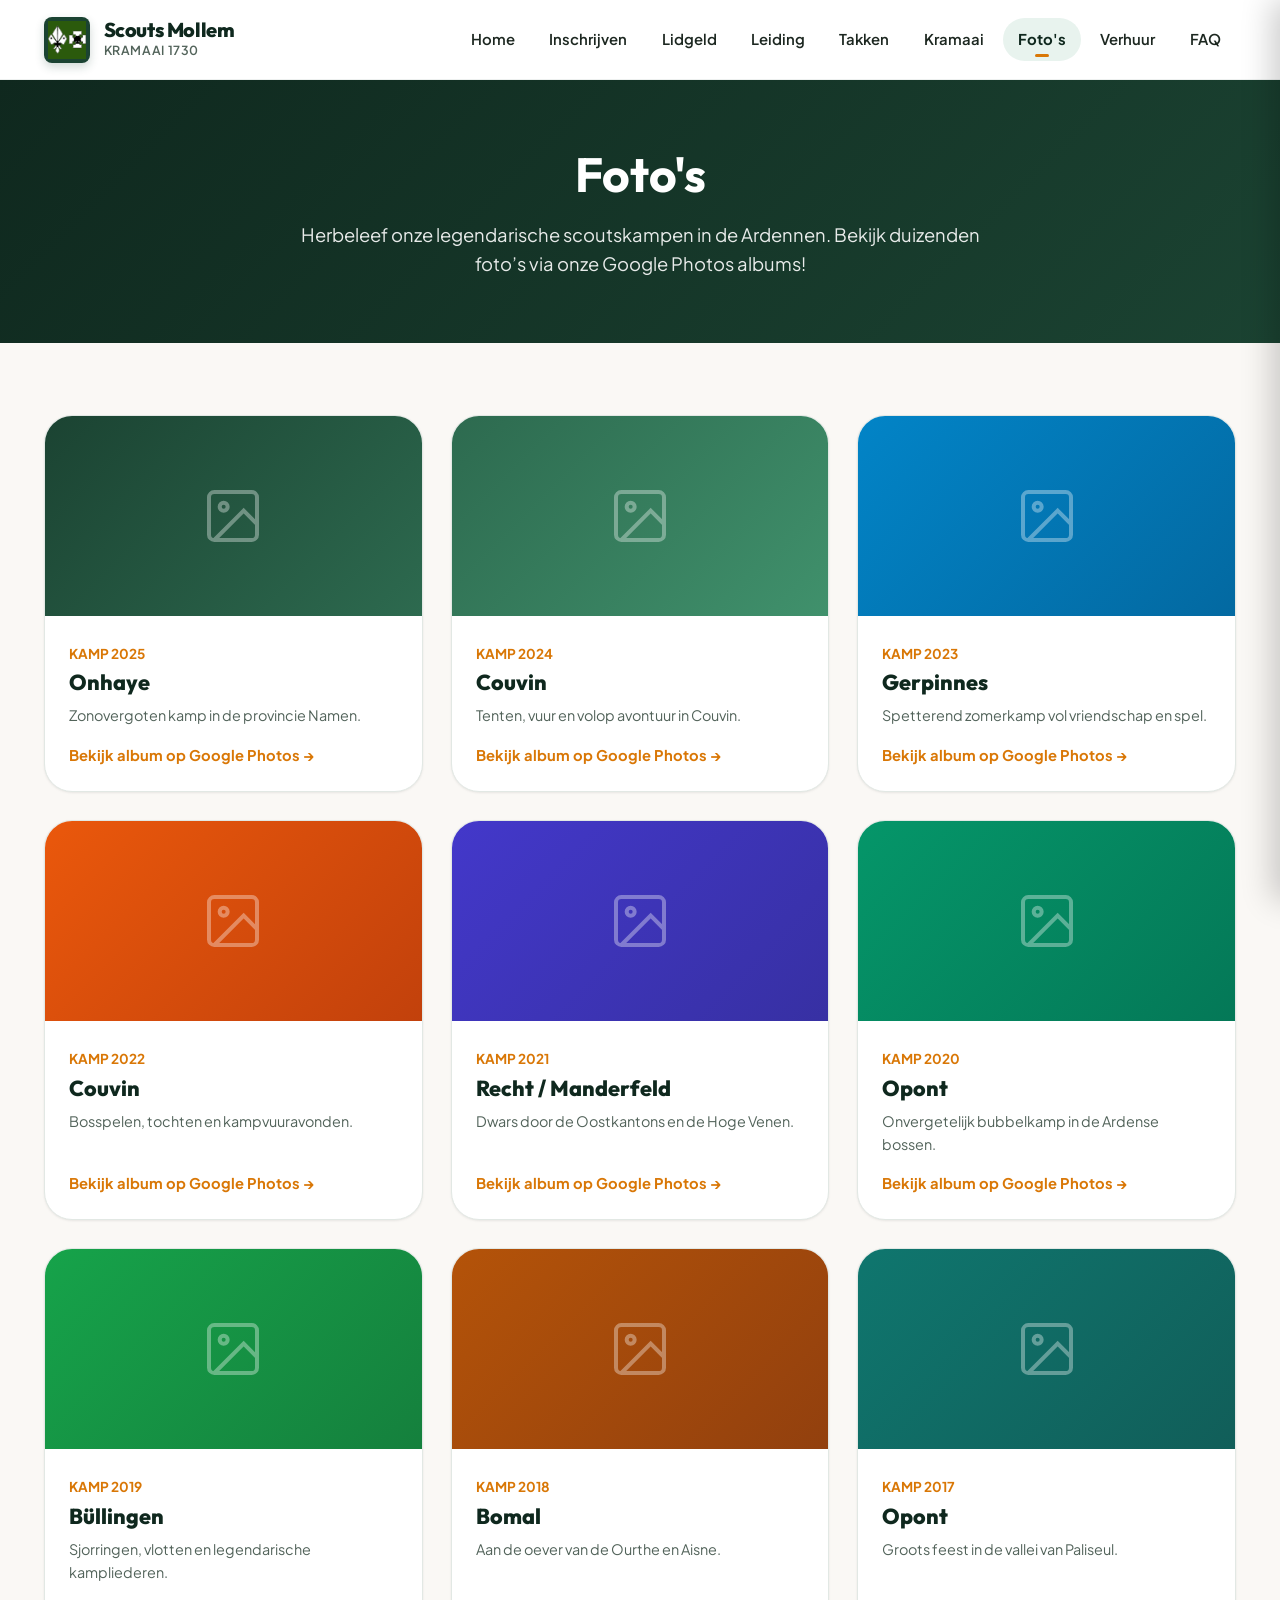
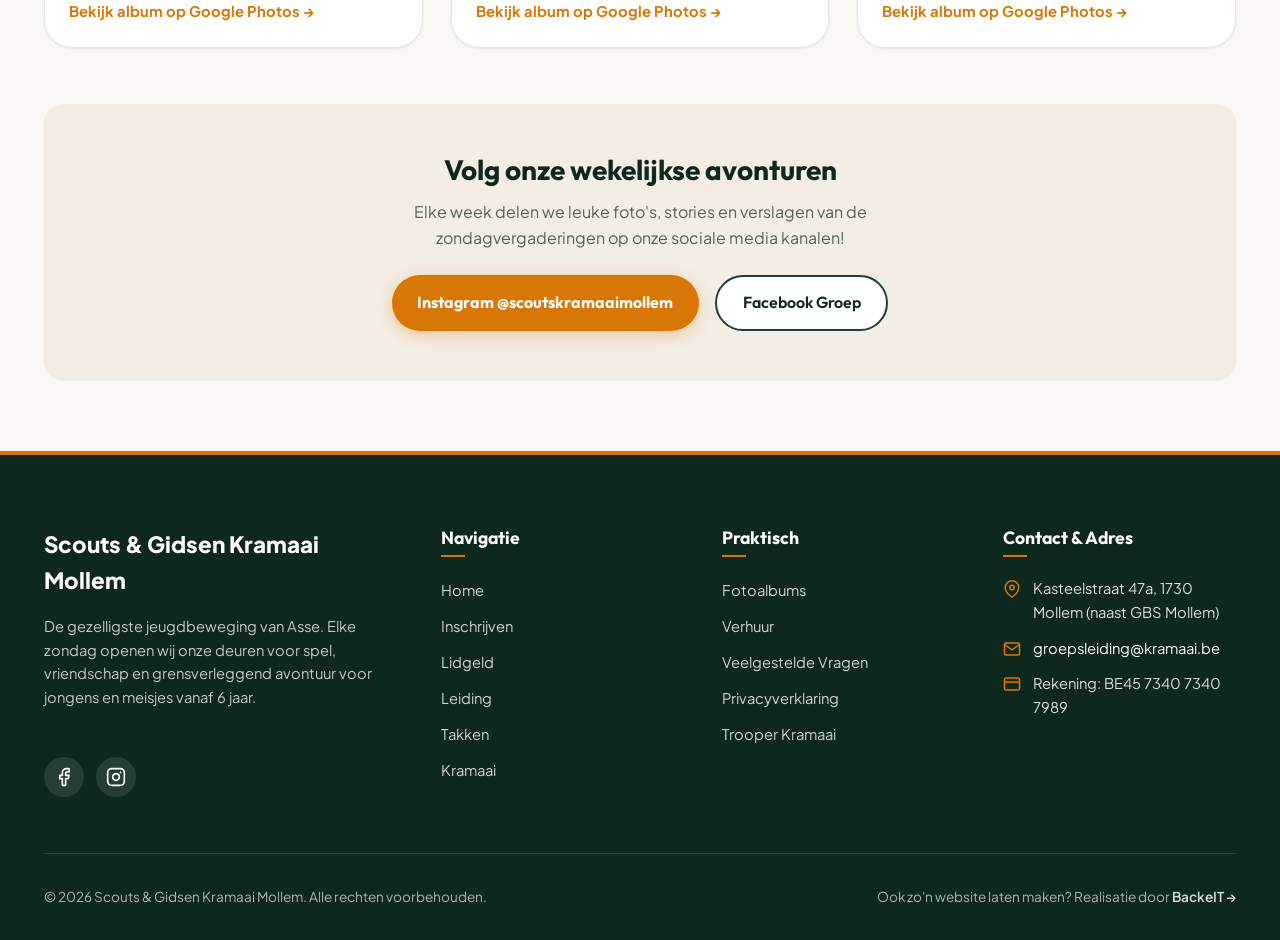
==== fotos.html @ 18ff83f7 "Initial commit" ====
<!DOCTYPE html>
<html lang="nl">

<head>
  <meta charset="UTF-8" />
  <meta name="viewport" content="width=device-width, initial-scale=1.0" />
  <title>Foto's & Kampen | Scouts & Gidsen Kramaai Mollem</title>
  <meta name="description"
    content="Bekijk de fotoalbums van Scouts Kramaai Mollem. Herbeleef de scoutskampen in Onhaye, Couvin, Gerpinnes, Büllingen en meer." />
  <link rel="icon" type="image/png" href="assets/images/brand/favicon.png" />
  <link rel="stylesheet" href="assets/css/style.css" />
  <script src="assets/js/components.js"></script>
</head>

<body>

  <!-- Navigatie Component -->
  <site-header></site-header>

  <main>
    <!-- Banner -->
    <section class="section"
      style="background: linear-gradient(135deg, var(--color-primary-dark), var(--color-primary)); color:#ffffff; padding: 4rem 0;">
      <div class="container" style="text-align:center;">
        <h1 style="font-size:3rem; color:#ffffff; margin-bottom:1rem;">Foto's</h1>
        <p style="font-size:1.15rem; color:rgba(255,255,255,0.9); max-width:700px; margin:0 auto;">
          Herbeleef onze legendarische scoutskampen in de Ardennen. Bekijk duizenden foto’s via onze
          Google Photos albums!
        </p>
      </div>
    </section>

    <!-- Foto Albums Grid -->
    <section class="section">
      <div class="container">

        <div class="photo-albums-grid">

          <!-- Kamp 2025 -->
          <a href="https://photos.app.goo.gl/tnhreeoqGiJooQqH7" target="_blank" rel="noopener noreferrer"
            class="photo-album-card">
            <div class="photo-album-cover" style="background:linear-gradient(135deg, #1b4332, #2d6a4f);">
              <svg viewBox="0 0 24 24" fill="none" stroke="currentColor" stroke-width="1.5">
                <rect x="3" y="3" width="18" height="18" rx="2" ry="2"></rect>
                <circle cx="8.5" cy="8.5" r="1.5"></circle>
                <polyline points="21 15 16 10 5 21"></polyline>
              </svg>
            </div>
            <div class="photo-album-body">
              <div>
                <span class="photo-album-year">Kamp 2025</span>
                <h3 class="photo-album-title">Onhaye</h3>
                <p style="font-size:0.9rem; color:var(--color-text-muted);">Zonovergoten kamp in de provincie Namen.</p>
              </div>
              <div style="font-weight:700; color:var(--color-accent); font-size:0.92rem; margin-top:1rem;">
                Bekijk album op Google Photos &rarr;
              </div>
            </div>
          </a>

          <!-- Kamp 2024 -->
          <a href="https://photos.app.goo.gl/vH6kvyCp79UZZNRP9" target="_blank" rel="noopener noreferrer"
            class="photo-album-card">
            <div class="photo-album-cover" style="background:linear-gradient(135deg, #2d6a4f, #40916c);">
              <svg viewBox="0 0 24 24" fill="none" stroke="currentColor" stroke-width="1.5">
                <rect x="3" y="3" width="18" height="18" rx="2" ry="2"></rect>
                <circle cx="8.5" cy="8.5" r="1.5"></circle>
                <polyline points="21 15 16 10 5 21"></polyline>
              </svg>
            </div>
            <div class="photo-album-body">
              <div>
                <span class="photo-album-year">Kamp 2024</span>
                <h3 class="photo-album-title">Couvin</h3>
                <p style="font-size:0.9rem; color:var(--color-text-muted);">Tenten, vuur en volop avontuur in Couvin.
                </p>
              </div>
              <div style="font-weight:700; color:var(--color-accent); font-size:0.92rem; margin-top:1rem;">
                Bekijk album op Google Photos &rarr;
              </div>
            </div>
          </a>

          <!-- Kamp 2023 -->
          <a href="https://photos.app.goo.gl/ukm1MCSjzQvtgcdY7" target="_blank" rel="noopener noreferrer"
            class="photo-album-card">
            <div class="photo-album-cover" style="background:linear-gradient(135deg, #0284c7, #0369a1);">
              <svg viewBox="0 0 24 24" fill="none" stroke="currentColor" stroke-width="1.5">
                <rect x="3" y="3" width="18" height="18" rx="2" ry="2"></rect>
                <circle cx="8.5" cy="8.5" r="1.5"></circle>
                <polyline points="21 15 16 10 5 21"></polyline>
              </svg>
            </div>
            <div class="photo-album-body">
              <div>
                <span class="photo-album-year">Kamp 2023</span>
                <h3 class="photo-album-title">Gerpinnes</h3>
                <p style="font-size:0.9rem; color:var(--color-text-muted);">Spetterend zomerkamp vol vriendschap en
                  spel.</p>
              </div>
              <div style="font-weight:700; color:var(--color-accent); font-size:0.92rem; margin-top:1rem;">
                Bekijk album op Google Photos &rarr;
              </div>
            </div>
          </a>

          <!-- Kamp 2022 -->
          <a href="https://photos.app.goo.gl/iPpWPCeNvj8Ew8dH6" target="_blank" rel="noopener noreferrer"
            class="photo-album-card">
            <div class="photo-album-cover" style="background:linear-gradient(135deg, #ea580c, #c2410c);">
              <svg viewBox="0 0 24 24" fill="none" stroke="currentColor" stroke-width="1.5">
                <rect x="3" y="3" width="18" height="18" rx="2" ry="2"></rect>
                <circle cx="8.5" cy="8.5" r="1.5"></circle>
                <polyline points="21 15 16 10 5 21"></polyline>
              </svg>
            </div>
            <div class="photo-album-body">
              <div>
                <span class="photo-album-year">Kamp 2022</span>
                <h3 class="photo-album-title">Couvin</h3>
                <p style="font-size:0.9rem; color:var(--color-text-muted);">Bosspelen, tochten en kampvuuravonden.</p>
              </div>
              <div style="font-weight:700; color:var(--color-accent); font-size:0.92rem; margin-top:1rem;">
                Bekijk album op Google Photos &rarr;
              </div>
            </div>
          </a>

          <!-- Kamp 2021 -->
          <a href="https://photos.app.goo.gl/LdUKBFExDFBQeTCa8" target="_blank" rel="noopener noreferrer"
            class="photo-album-card">
            <div class="photo-album-cover" style="background:linear-gradient(135deg, #4338ca, #3730a3);">
              <svg viewBox="0 0 24 24" fill="none" stroke="currentColor" stroke-width="1.5">
                <rect x="3" y="3" width="18" height="18" rx="2" ry="2"></rect>
                <circle cx="8.5" cy="8.5" r="1.5"></circle>
                <polyline points="21 15 16 10 5 21"></polyline>
              </svg>
            </div>
            <div class="photo-album-body">
              <div>
                <span class="photo-album-year">Kamp 2021</span>
                <h3 class="photo-album-title">Recht / Manderfeld</h3>
                <p style="font-size:0.9rem; color:var(--color-text-muted);">Dwars door de Oostkantons en de Hoge Venen.
                </p>
              </div>
              <div style="font-weight:700; color:var(--color-accent); font-size:0.92rem; margin-top:1rem;">
                Bekijk album op Google Photos &rarr;
              </div>
            </div>
          </a>

          <!-- Kamp 2020 -->
          <a href="https://photos.app.goo.gl/Y2YRduK9mKTBF66L6" target="_blank" rel="noopener noreferrer"
            class="photo-album-card">
            <div class="photo-album-cover" style="background:linear-gradient(135deg, #059669, #047857);">
              <svg viewBox="0 0 24 24" fill="none" stroke="currentColor" stroke-width="1.5">
                <rect x="3" y="3" width="18" height="18" rx="2" ry="2"></rect>
                <circle cx="8.5" cy="8.5" r="1.5"></circle>
                <polyline points="21 15 16 10 5 21"></polyline>
              </svg>
            </div>
            <div class="photo-album-body">
              <div>
                <span class="photo-album-year">Kamp 2020</span>
                <h3 class="photo-album-title">Opont</h3>
                <p style="font-size:0.9rem; color:var(--color-text-muted);">Onvergetelijk bubbelkamp in de Ardense
                  bossen.</p>
              </div>
              <div style="font-weight:700; color:var(--color-accent); font-size:0.92rem; margin-top:1rem;">
                Bekijk album op Google Photos &rarr;
              </div>
            </div>
          </a>

          <!-- Kamp 2019 -->
          <a href="https://photos.app.goo.gl/bJoayEJ1DuZJqZmP7" target="_blank" rel="noopener noreferrer"
            class="photo-album-card">
            <div class="photo-album-cover" style="background:linear-gradient(135deg, #16a34a, #15803d);">
              <svg viewBox="0 0 24 24" fill="none" stroke="currentColor" stroke-width="1.5">
                <rect x="3" y="3" width="18" height="18" rx="2" ry="2"></rect>
                <circle cx="8.5" cy="8.5" r="1.5"></circle>
                <polyline points="21 15 16 10 5 21"></polyline>
              </svg>
            </div>
            <div class="photo-album-body">
              <div>
                <span class="photo-album-year">Kamp 2019</span>
                <h3 class="photo-album-title">Büllingen</h3>
                <p style="font-size:0.9rem; color:var(--color-text-muted);">Sjorringen, vlotten en legendarische
                  kampliederen.</p>
              </div>
              <div style="font-weight:700; color:var(--color-accent); font-size:0.92rem; margin-top:1rem;">
                Bekijk album op Google Photos &rarr;
              </div>
            </div>
          </a>

          <!-- Kamp 2018 -->
          <a href="https://photos.app.goo.gl/1DeTtBUqbpsZUCd36" target="_blank" rel="noopener noreferrer"
            class="photo-album-card">
            <div class="photo-album-cover" style="background:linear-gradient(135deg, #b45309, #92400e);">
              <svg viewBox="0 0 24 24" fill="none" stroke="currentColor" stroke-width="1.5">
                <rect x="3" y="3" width="18" height="18" rx="2" ry="2"></rect>
                <circle cx="8.5" cy="8.5" r="1.5"></circle>
                <polyline points="21 15 16 10 5 21"></polyline>
              </svg>
            </div>
            <div class="photo-album-body">
              <div>
                <span class="photo-album-year">Kamp 2018</span>
                <h3 class="photo-album-title">Bomal</h3>
                <p style="font-size:0.9rem; color:var(--color-text-muted);">Aan de oever van de Ourthe en Aisne.</p>
              </div>
              <div style="font-weight:700; color:var(--color-accent); font-size:0.92rem; margin-top:1rem;">
                Bekijk album op Google Photos &rarr;
              </div>
            </div>
          </a>

          <!-- Kamp 2017 -->
          <a href="https://goo.gl/photos/TwQUEufTCw4YvBmJ8" target="_blank" rel="noopener noreferrer"
            class="photo-album-card">
            <div class="photo-album-cover" style="background:linear-gradient(135deg, #0f766e, #115e59);">
              <svg viewBox="0 0 24 24" fill="none" stroke="currentColor" stroke-width="1.5">
                <rect x="3" y="3" width="18" height="18" rx="2" ry="2"></rect>
                <circle cx="8.5" cy="8.5" r="1.5"></circle>
                <polyline points="21 15 16 10 5 21"></polyline>
              </svg>
            </div>
            <div class="photo-album-body">
              <div>
                <span class="photo-album-year">Kamp 2017</span>
                <h3 class="photo-album-title">Opont</h3>
                <p style="font-size:0.9rem; color:var(--color-text-muted);">Groots feest in de vallei van Paliseul.</p>
              </div>
              <div style="font-weight:700; color:var(--color-accent); font-size:0.92rem; margin-top:1rem;">
                Bekijk album op Google Photos &rarr;
              </div>
            </div>
          </a>

        </div>

        <!-- Socials Callout -->
        <div class="card"
          style="margin-top:3.5rem; text-align:center; padding:3rem 1.5rem; background:var(--color-warm-khaki); border:none;">
          <h3 style="font-size:1.75rem; margin-bottom:0.75rem; color:var(--color-primary-dark);">Volg onze wekelijkse
            avonturen</h3>
          <p style="color:var(--color-text-muted); max-width:600px; margin:0 auto 1.5rem;">
            Elke week delen we leuke foto's, stories en verslagen van de zondagvergaderingen op onze sociale media
            kanalen!
          </p>
          <div style="display:flex; justify-content:center; gap:1rem; flex-wrap:wrap;">
            <a href="https://www.instagram.com/scoutskramaaimollem/" target="_blank" rel="noopener noreferrer"
              class="btn btn-primary">
              Instagram @scoutskramaaimollem
            </a>
            <a href="https://www.facebook.com/groups/113217998689162/" target="_blank" rel="noopener noreferrer"
              class="btn btn-white">
              Facebook Groep
            </a>
          </div>
        </div>

      </div>
    </section>
  </main>

  <!-- Footer Component -->
  <site-footer></site-footer>

  <script src="assets/js/data.js"></script>
  <script src="assets/js/main.js"></script>
</body>

</html>
---- assets/css/style.css ----
/* ==========================================================================
   Scouts & Gidsen Kramaai Mollem - Stijlgids & Design Systeem
   Zero-dependency Vanilla CSS met moderne scouts-identiteit
   ========================================================================== */

@import url('https://fonts.googleapis.com/css2?family=Outfit:wght@400;500;600;700;800&family=Plus+Jakarta+Sans:ital,wght@0,400;0,500;0,600;0,700;1,400&display=swap');

:root {
  /* Scouts Kleurenpalet */
  --color-primary: #1b4332;
  --color-primary-dark: #0f281e;
  --color-primary-light: #2d6a4f;
  --color-primary-subtle: #e8f3ee;
  
  --color-accent: #d97706;
  --color-accent-hover: #b45309;
  --color-accent-light: #fef3c7;
  
  --color-warm-khaki: #f4ede4;
  --color-warm-bg: #faf8f5;
  --color-surface: #ffffff;
  --color-surface-hover: #f9fbf9;
  
  --color-text-main: #1c2720;
  --color-text-muted: #52635a;
  --color-text-light: #ffffff;
  
  --color-border: #e2e8e4;
  --color-border-subtle: #edf2ee;

  /* Takken Identiteitskleuren */
  --tak-kapoenen: #16a34a;
  --tak-welpen: #ea580c;
  --tak-bevers: #d97706;
  --tak-jonggivers: #0284c7;
  --tak-givers: #4338ca;
  --tak-jins: #dc2626;
  --tak-groep: #1b4332;

  /* Typografie & Maatvoering */
  --font-heading: 'Outfit', -apple-system, BlinkMacSystemFont, 'Segoe UI', Roboto, sans-serif;
  --font-body: 'Plus Jakarta Sans', -apple-system, BlinkMacSystemFont, 'Segoe UI', Roboto, sans-serif;

  --shadow-sm: 0 1px 3px rgba(0, 0, 0, 0.05), 0 1px 2px rgba(0, 0, 0, 0.03);
  --shadow-md: 0 4px 12px rgba(27, 67, 50, 0.08), 0 2px 4px rgba(0, 0, 0, 0.04);
  --shadow-lg: 0 12px 30px rgba(27, 67, 50, 0.12), 0 4px 10px rgba(0, 0, 0, 0.06);
  --shadow-xl: 0 20px 40px rgba(27, 67, 50, 0.16);

  --radius-sm: 8px;
  --radius-md: 14px;
  --radius-lg: 20px;
  --radius-xl: 28px;
  --radius-full: 9999px;

  --header-height: 80px;
  --transition: all 0.25s cubic-bezier(0.16, 1, 0.3, 1);
}

/* Reset & Basis */
*, *::before, *::after {
  box-sizing: border-box;
  margin: 0;
  padding: 0;
}

html {
  scroll-behavior: smooth;
  font-size: 16px;
}

body {
  font-family: var(--font-body);
  color: var(--color-text-main);
  background-color: var(--color-warm-bg);
  line-height: 1.6;
  -webkit-font-smoothing: antialiased;
  -moz-osx-font-smoothing: grayscale;
  display: flex;
  flex-direction: column;
  min-height: 100vh;
}

h1, h2, h3, h4, h5, h6 {
  font-family: var(--font-heading);
  font-weight: 700;
  line-height: 1.25;
  color: var(--color-primary-dark);
  overflow-wrap: break-word;
  word-wrap: break-word;
}

p {
  margin-bottom: 1rem;
}

p:last-child {
  margin-bottom: 0;
}

a {
  color: var(--color-primary-light);
  text-decoration: none;
  transition: var(--transition);
}

a:hover {
  color: var(--color-accent);
}

img {
  max-width: 100%;
  height: auto;
  display: block;
}

.container {
  width: 100%;
  max-width: 1240px;
  margin: 0 auto;
  padding: 0 1.5rem;
}

/* ==========================================================================
   Header & Navigatiebar
   ========================================================================== */
.site-header {
  position: sticky;
  top: 0;
  z-index: 1000;
  background: rgba(255, 255, 255, 0.92);
  backdrop-filter: blur(14px);
  -webkit-backdrop-filter: blur(14px);
  border-bottom: 1px solid rgba(27, 67, 50, 0.08);
  height: var(--header-height);
  display: flex;
  align-items: center;
  transition: var(--transition);
}

.nav-wrapper {
  display: flex;
  align-items: center;
  justify-content: space-between;
  width: 100%;
}

.brand-link {
  display: flex;
  align-items: center;
  gap: 0.85rem;
  text-decoration: none;
}

.brand-logo {
  width: 46px;
  height: 46px;
  border-radius: var(--radius-sm);
  background: var(--color-primary);
  display: flex;
  align-items: center;
  justify-content: center;
  box-shadow: 0 4px 10px rgba(27, 67, 50, 0.2);
  overflow: hidden;
  padding: 4px;
}

.brand-logo img {
  width: 100%;
  height: 100%;
  object-fit: contain;
}

.brand-title {
  display: flex;
  flex-direction: column;
}

.brand-title .group-name {
  font-family: var(--font-heading);
  font-weight: 800;
  font-size: 1.25rem;
  color: var(--color-primary-dark);
  letter-spacing: -0.02em;
  line-height: 1.1;
}

.brand-title .group-tag {
  font-size: 0.78rem;
  color: var(--color-text-muted);
  font-weight: 600;
  text-transform: uppercase;
  letter-spacing: 0.05em;
}

.main-nav {
  display: flex;
  align-items: center;
  gap: 0.25rem;
}

.nav-list {
  display: flex;
  align-items: center;
  list-style: none;
  gap: 0.25rem;
}

.nav-link {
  padding: 0.6rem 0.95rem;
  font-size: 0.93rem;
  font-weight: 600;
  color: var(--color-text-main);
  border-radius: var(--radius-full);
  transition: var(--transition);
  position: relative;
  display: inline-flex;
  align-items: center;
}

.nav-link:hover {
  color: var(--color-primary);
  background: var(--color-primary-subtle);
}

.nav-link.active {
  color: var(--color-primary-dark);
  background: var(--color-primary-subtle);
  font-weight: 700;
}

.nav-link.active::after {
  content: '';
  position: absolute;
  bottom: 4px;
  left: 50%;
  transform: translateX(-50%);
  width: 14px;
  height: 3px;
  background: var(--color-accent);
  border-radius: var(--radius-full);
}

.nav-cta {
  background: var(--color-accent) !important;
  color: #ffffff !important;
  box-shadow: 0 2px 8px rgba(217, 119, 6, 0.3);
  margin-left: 0.5rem;
}

.nav-cta:hover {
  background: var(--color-accent-hover) !important;
  box-shadow: 0 4px 12px rgba(217, 119, 6, 0.4);
  transform: translateY(-1px);
}

/* Mobiel Menu Toggle */
.mobile-toggle {
  display: none;
  background: transparent;
  border: none;
  cursor: pointer;
  padding: 0.5rem;
  border-radius: var(--radius-sm);
  color: var(--color-primary-dark);
}

.mobile-toggle svg {
  width: 28px;
  height: 28px;
}

/* ==========================================================================
   Hero Sectie
   ========================================================================== */
.hero {
  position: relative;
  background: linear-gradient(135deg, var(--color-primary-dark) 0%, var(--color-primary) 70%, #22573d 100%);
  color: #ffffff;
  padding: 5rem 0 6rem;
  overflow: hidden;
}

.hero::before {
  content: '';
  position: absolute;
  top: 0;
  left: 0;
  right: 0;
  bottom: 0;
  background: radial-gradient(circle at 80% 20%, rgba(217, 119, 6, 0.15), transparent 50%),
              radial-gradient(circle at 10% 80%, rgba(45, 106, 79, 0.3), transparent 60%);
  pointer-events: none;
}

.hero-grid {
  display: grid;
  grid-template-columns: 1.2fr 0.8fr;
  gap: 3.5rem;
  align-items: center;
  position: relative;
  z-index: 1;
}

.hero-badge {
  display: inline-flex;
  align-items: center;
  gap: 0.5rem;
  background: rgba(255, 255, 255, 0.12);
  backdrop-filter: blur(8px);
  padding: 0.4rem 1rem;
  border-radius: var(--radius-full);
  font-size: 0.85rem;
  font-weight: 600;
  color: #ffffff;
  border: 1px solid rgba(255, 255, 255, 0.2);
  margin-bottom: 1.5rem;
}

.hero-badge .dot {
  width: 8px;
  height: 8px;
  background: var(--color-accent);
  border-radius: 50%;
  box-shadow: 0 0 10px var(--color-accent);
}

.hero-title {
  font-size: 3.5rem;
  font-weight: 800;
  color: #ffffff;
  line-height: 1.1;
  letter-spacing: -0.03em;
  margin-bottom: 1.25rem;
}

.hero-title span {
  color: #facc15;
}

.hero-description {
  font-size: 1.2rem;
  color: rgba(255, 255, 255, 0.88);
  margin-bottom: 2.25rem;
  max-width: 600px;
  line-height: 1.6;
}

.hero-actions {
  display: flex;
  flex-wrap: wrap;
  gap: 1rem;
}

.hero-card {
  position: relative;
  border-radius: var(--radius-xl);
  overflow: hidden;
  box-shadow: var(--shadow-xl);
  border: 4px solid rgba(255, 255, 255, 0.15);
  background: rgba(255, 255, 255, 0.05);
}

.hero-card img {
  width: 100%;
  height: 380px;
  object-fit: cover;
  transition: transform 0.6s ease;
}

.hero-card:hover img {
  transform: scale(1.03);
}

.hero-card-badge {
  position: absolute;
  bottom: 1.25rem;
  left: 1.25rem;
  right: 1.25rem;
  background: rgba(15, 40, 30, 0.85);
  backdrop-filter: blur(10px);
  padding: 1rem 1.25rem;
  border-radius: var(--radius-md);
  border: 1px solid rgba(255, 255, 255, 0.15);
  display: flex;
  justify-content: space-between;
  align-items: center;
}

.hero-card-badge .loc-title {
  font-weight: 700;
  font-size: 1.05rem;
  color: #ffffff;
}

.hero-card-badge .loc-sub {
  font-size: 0.82rem;
  color: rgba(255, 255, 255, 0.75);
}

/* Knoppen */
.btn {
  display: inline-flex;
  align-items: center;
  justify-content: center;
  gap: 0.5rem;
  font-family: var(--font-heading);
  font-weight: 700;
  font-size: 1rem;
  padding: 0.85rem 1.6rem;
  border-radius: var(--radius-full);
  cursor: pointer;
  transition: var(--transition);
  border: none;
  text-decoration: none;
  white-space: nowrap;
}

.btn-primary {
  background: var(--color-accent);
  color: #ffffff;
  box-shadow: 0 4px 15px rgba(217, 119, 6, 0.35);
}

.btn-primary:hover {
  background: var(--color-accent-hover);
  color: #ffffff;
  transform: translateY(-2px);
  box-shadow: 0 6px 20px rgba(217, 119, 6, 0.45);
}

.btn-secondary {
  background: rgba(255, 255, 255, 0.15);
  color: #ffffff;
  backdrop-filter: blur(6px);
  border: 1px solid rgba(255, 255, 255, 0.25);
}

.btn-secondary:hover {
  background: rgba(255, 255, 255, 0.25);
  color: #ffffff;
  transform: translateY(-2px);
}

.btn-outline {
  background: transparent;
  color: var(--color-primary);
  border: 2px solid var(--color-primary);
}

.btn-outline:hover {
  background: var(--color-primary);
  color: #ffffff;
}

.btn-white {
  background: #ffffff;
  color: var(--color-primary-dark);
  border: 2px solid var(--color-primary);
  font-weight: 600;
}

.btn-white:hover {
  background: var(--color-primary-dark);
  color: #ffffff;
  border-color: var(--color-primary-dark);
  transform: translateY(-2px);
  box-shadow: var(--shadow-sm);
}

.btn-sm {
  padding: 0.5rem 1rem;
  font-size: 0.88rem;
}

/* ==========================================================================
   Secties & Lay-out
   ========================================================================== */
.section {
  padding: 4.5rem 0;
}

.section-alt {
  background-color: var(--color-warm-khaki);
  background-color: #f3f0e8;
}

.section-header {
  text-align: center;
  max-width: 680px;
  margin: 0 auto 3rem;
}

.section-tag {
  display: inline-block;
  font-size: 0.82rem;
  font-weight: 700;
  text-transform: uppercase;
  letter-spacing: 0.08em;
  color: var(--color-accent);
  margin-bottom: 0.5rem;
}

.section-title {
  font-size: 2.35rem;
  font-weight: 800;
  color: var(--color-primary-dark);
  margin-bottom: 0.75rem;
  letter-spacing: -0.02em;
}

.section-subtitle {
  font-size: 1.08rem;
  color: var(--color-text-muted);
}

/* Cards & Surface */
.card {
  background: var(--color-surface);
  border-radius: var(--radius-lg);
  padding: 2rem;
  box-shadow: var(--shadow-sm);
  border: 1px solid var(--color-border);
  transition: var(--transition);
}

.card:hover {
  box-shadow: var(--shadow-md);
  transform: translateY(-2px);
}

.verhuur-status-card {
  padding: 2.5rem;
  text-align: center;
  margin-bottom: 2.5rem;
  display: flex;
  flex-direction: column;
  align-items: center;
}

.verhuur-status-card .btn {
  margin: 0 auto;
  max-width: 100%;
}

.faq-contact-card {
  max-width: 840px;
  margin: 3rem auto 0;
  text-align: center;
  padding: 2.5rem;
  background: var(--color-warm-khaki);
  border: none;
  display: flex;
  flex-direction: column;
  align-items: center;
}

.faq-contact-card .btn {
  margin: 0 auto;
  max-width: 100%;
}

.privacy-card {
  padding: 2.5rem;
  margin-bottom: 2rem;
}

.page-banner-title,
.section > .container > h1[style*="font-size:3rem"] {
  font-size: clamp(1.85rem, 6vw, 3rem) !important;
  color: #ffffff !important;
  margin-bottom: 1rem;
  word-wrap: break-word;
  overflow-wrap: break-word;
  hyphens: auto;
}

/* ==========================================================================
   Homepage Split: Nieuws & Kalender
   ========================================================================== */
.home-split-grid {
  display: grid;
  grid-template-columns: 1.4fr 1fr;
  gap: 2.5rem;
  align-items: start;
}

/* Nieuws Feed */
.news-header-box {
  display: flex;
  justify-content: space-between;
  align-items: center;
  margin-bottom: 1.5rem;
  padding-bottom: 0.75rem;
  border-bottom: 2px solid var(--color-primary-subtle);
}

.news-card {
  background: var(--color-surface);
  border-radius: var(--radius-lg);
  overflow: hidden;
  box-shadow: var(--shadow-sm);
  border: 1px solid var(--color-border);
  margin-bottom: 1.5rem;
  transition: var(--transition);
}

.news-card:hover {
  box-shadow: var(--shadow-md);
  border-color: rgba(45, 106, 79, 0.3);
}

.news-card-img-wrap {
  position: relative;
  max-height: 280px;
  overflow: hidden;
}

.news-card-img {
  width: 100%;
  height: 260px;
  object-fit: cover;
  transition: transform 0.4s ease;
}

.news-card:hover .news-card-img {
  transform: scale(1.02);
}

.news-card-body {
  padding: 1.75rem;
}

.news-card-tag {
  display: inline-block;
  background: var(--color-primary-subtle);
  color: var(--color-primary-dark);
  font-size: 0.78rem;
  font-weight: 700;
  padding: 0.25rem 0.65rem;
  border-radius: var(--radius-full);
  margin-bottom: 0.75rem;
  text-transform: uppercase;
  letter-spacing: 0.04em;
}

.news-card-title {
  font-size: 1.45rem;
  font-weight: 700;
  margin-bottom: 0.85rem;
  color: var(--color-primary-dark);
}

.news-card-content {
  font-size: 0.98rem;
  color: var(--color-text-main);
  line-height: 1.6;
}

.news-card-content a {
  color: var(--color-accent);
  font-weight: 600;
  text-decoration: underline;
}

/* Nieuws Lege Toestand (Empty State) */
.news-empty-card {
  background: var(--color-surface);
  border-radius: var(--radius-lg);
  border: 1px dashed var(--color-border);
  padding: 3rem 1.75rem;
  text-align: center;
  box-shadow: var(--shadow-sm);
  transition: var(--transition);
}

.news-empty-card:hover {
  border-color: rgba(45, 106, 79, 0.4);
}

.news-empty-icon {
  width: 60px;
  height: 60px;
  margin: 0 auto 1.25rem;
  border-radius: 50%;
  background: var(--color-primary-subtle);
  color: var(--color-primary-dark);
  display: flex;
  align-items: center;
  justify-content: center;
}

.news-empty-title {
  font-size: 1.3rem;
  font-weight: 700;
  color: var(--color-primary-dark);
  margin-bottom: 0.65rem;
}

.news-empty-text {
  font-size: 0.95rem;
  color: var(--color-text-muted);
  max-width: 460px;
  margin: 0 auto 1.5rem;
  line-height: 1.6;
}

.news-empty-actions {
  display: flex;
  flex-wrap: wrap;
  justify-content: center;
  gap: 0.75rem;
}

.news-archive-wrap {
  margin-top: 2rem;
  padding-top: 1.5rem;
  border-top: 1px solid var(--color-border);
}

.news-archive-toggle {
  display: inline-flex;
  align-items: center;
  gap: 0.5rem;
  background: var(--color-surface);
  border: 1px solid var(--color-border);
  border-radius: var(--radius-full);
  padding: 0.5rem 1.15rem;
  font-size: 0.85rem;
  font-weight: 600;
  color: var(--color-text-muted);
  cursor: pointer;
  transition: var(--transition);
}

.news-archive-toggle:hover {
  color: var(--color-primary-dark);
  border-color: var(--color-primary);
  background: var(--color-primary-subtle);
}

.news-archive-toggle svg {
  transition: transform 0.25s ease;
}

.news-archive-toggle.open svg {
  transform: rotate(180deg);
}

.news-archive-list {
  margin-top: 1.5rem;
  text-align: left;
}

.news-card.archived {
  opacity: 0.88;
  border-style: dashed;
}

.news-card.archived:hover {
  opacity: 1;
  border-style: solid;
}

.news-card-tag.archived {
  background: var(--color-surface-hover);
  color: var(--color-text-muted);
  border: 1px solid var(--color-border);
}

/* Kalender Sidebar */
.calendar-box {
  background: var(--color-surface);
  border-radius: var(--radius-lg);
  padding: 1.85rem;
  box-shadow: var(--shadow-sm);
  border: 1px solid var(--color-border);
  position: sticky;
  top: calc(var(--header-height) + 1.5rem);
}

.calendar-header {
  display: flex;
  justify-content: space-between;
  align-items: center;
  margin-bottom: 1.25rem;
  padding-bottom: 0.75rem;
  border-bottom: 2px solid var(--color-primary-subtle);
}

.calendar-header h3 {
  font-size: 1.35rem;
  display: flex;
  align-items: center;
  gap: 0.5rem;
}


.calendar-list {
  display: flex;
  flex-direction: column;
  gap: 0.85rem;
  max-height: 540px;
  overflow-y: auto;
  padding-right: 0.35rem;
}

.calendar-list::-webkit-scrollbar {
  width: 6px;
}

.calendar-list::-webkit-scrollbar-thumb {
  background: var(--color-border);
  border-radius: var(--radius-full);
}

.calendar-item {
  display: flex;
  align-items: flex-start;
  gap: 1rem;
  padding: 0.85rem 1rem;
  border-radius: var(--radius-md);
  background: var(--color-warm-bg);
  border-left: 4px solid var(--color-accent);
  transition: var(--transition);
}

.calendar-item:hover {
  background: var(--color-primary-subtle);
  border-left-color: var(--color-primary);
  transform: translateX(3px);
}

.calendar-date-badge {
  display: flex;
  flex-direction: column;
  align-items: center;
  justify-content: center;
  min-width: 58px;
  padding: 0.35rem;
  background: #ffffff;
  border-radius: var(--radius-sm);
  box-shadow: 0 1px 3px rgba(0, 0, 0, 0.06);
  border: 1px solid var(--color-border);
}

.calendar-date-badge .day-text {
  font-size: 0.7rem;
  font-weight: 700;
  text-transform: uppercase;
  color: var(--color-accent);
}

.calendar-date-badge .date-num {
  font-size: 1.15rem;
  font-weight: 800;
  font-family: var(--font-heading);
  color: var(--color-primary-dark);
}

.calendar-event-info {
  flex: 1;
}

.calendar-event-title {
  font-weight: 700;
  font-size: 0.98rem;
  color: var(--color-primary-dark);
  margin-bottom: 0.15rem;
}

.calendar-event-time {
  font-size: 0.82rem;
  color: var(--color-text-muted);
}

/* Widgets in Sidebar: Trooper & Steun */
.steun-widget {
  margin-top: 1.75rem;
  background: linear-gradient(135deg, #fef3c7 0%, #fae8b2 100%);
  border: 1px solid #fde68a;
  border-radius: var(--radius-lg);
  padding: 1.35rem;
  display: flex;
  flex-direction: column;
  gap: 0.85rem;
}

.steun-title {
  font-size: 1.05rem;
  font-weight: 700;
  color: #78350f;
  display: flex;
  align-items: center;
  gap: 0.5rem;
}

.steun-text {
  font-size: 0.88rem;
  color: #92400e;
  line-height: 1.45;
}

.steun-badge {
  display: flex;
  align-items: center;
  justify-content: space-between;
  background: #ffffff;
  padding: 0.6rem 0.9rem;
  border-radius: var(--radius-md);
  box-shadow: var(--shadow-sm);
}

.steun-badge img {
  height: 28px;
  object-fit: contain;
}

/* ==========================================================================
   Takken Overzicht & Detail
   ========================================================================== */
.takken-grid {
  display: grid;
  grid-template-columns: repeat(auto-fit, minmax(320px, 1fr));
  gap: 1.75rem;
}

.tak-card {
  background: var(--color-surface);
  border-radius: var(--radius-xl);
  overflow: hidden;
  box-shadow: var(--shadow-sm);
  border: 1px solid var(--color-border);
  transition: var(--transition);
  display: flex;
  flex-direction: column;
}

.tak-card:hover {
  box-shadow: var(--shadow-lg);
  transform: translateY(-4px);
}

.tak-card-header {
  padding: 1.5rem 1.75rem 1.25rem;
  color: #ffffff;
  display: flex;
  justify-content: space-between;
  align-items: center;
}

.tak-card-title {
  font-size: 1.6rem;
  font-weight: 800;
  color: #ffffff;
}

.tak-card-age {
  font-size: 0.82rem;
  font-weight: 700;
  background: rgba(255, 255, 255, 0.22);
  padding: 0.3rem 0.75rem;
  border-radius: var(--radius-full);
}

.tak-card-body {
  padding: 1.5rem 1.75rem;
  flex: 1;
  display: flex;
  flex-direction: column;
}

.tak-card-grades {
  font-size: 0.85rem;
  font-weight: 700;
  color: var(--color-accent);
  margin-bottom: 0.5rem;
  text-transform: uppercase;
  letter-spacing: 0.05em;
}

.tak-card-desc {
  font-size: 0.95rem;
  color: var(--color-text-main);
  margin-bottom: 1.5rem;
  flex: 1;
}

.tak-leaders-title {
  font-size: 0.88rem;
  font-weight: 700;
  color: var(--color-text-muted);
  text-transform: uppercase;
  letter-spacing: 0.04em;
  margin-bottom: 0.75rem;
  display: flex;
  align-items: center;
  gap: 0.4rem;
}

.tak-card-body {
  padding: 2rem;
}

.tak-leaders-box {
  background: var(--color-warm-bg);
  border-radius: var(--radius-md);
  padding: 1.25rem 1.5rem;
  border: 1px solid var(--color-border);
}

.tak-leaders-list {
  display: flex;
  flex-wrap: wrap;
  gap: 0.55rem 0.65rem;
  margin-top: 0.25rem;
}

.leader-tag {
  background: #ffffff;
  border: 1px solid var(--color-border);
  border-radius: var(--radius-full);
  padding: 0.4rem 0.85rem;
  display: inline-flex;
  align-items: center;
  gap: 0.45rem;
  font-size: 0.88rem;
  line-height: 1.35;
  box-shadow: 0 1px 2px rgba(0, 0, 0, 0.03);
  transition: transform 0.15s ease, box-shadow 0.15s ease, border-color 0.15s ease;
}

.leader-tag:hover {
  border-color: var(--color-primary-light);
  transform: translateY(-1px);
  box-shadow: 0 3px 8px rgba(0, 0, 0, 0.07);
}

.leader-tag .leader-name-group {
  display: inline-flex;
  align-items: center;
  gap: 0.35rem;
}

.leader-tag .leader-name {
  font-weight: 600;
  color: var(--color-primary-dark);
  letter-spacing: -0.01em;
}

.leader-tag .leader-star {
  color: var(--color-accent);
  font-weight: 700;
  font-size: 0.95rem;
  line-height: 1;
}

.leader-tag .leader-totem {
  color: var(--color-text-muted);
  font-size: 0.82rem;
  font-style: italic;
  font-weight: 400;
}

.leader-tag .leader-totem::before {
  content: '(';
}

.leader-tag .leader-totem::after {
  content: ')';
}

/* Takleiding accent tag */
.leader-tag.head {
  background: #fffdf5;
  border-color: #fde68a;
  box-shadow: 0 1px 3px rgba(217, 119, 6, 0.12);
}

.leader-tag.head .leader-name {
  color: #92400e;
  font-weight: 700;
}

.leader-tag.head .leader-totem {
  color: #b45309;
}

/* ==========================================================================
   Leiding Tabel & Filter
   ========================================================================== */
.filter-tabs {
  display: flex;
  flex-wrap: wrap;
  justify-content: center;
  gap: 0.5rem;
  margin-bottom: 2.5rem;
}

.filter-btn {
  padding: 0.55rem 1.25rem;
  border-radius: var(--radius-full);
  background: #ffffff;
  border: 1px solid var(--color-border);
  font-size: 0.92rem;
  font-weight: 600;
  cursor: pointer;
  color: var(--color-text-main);
  transition: var(--transition);
}

.filter-btn:hover {
  background: var(--color-primary-subtle);
  color: var(--color-primary-dark);
}

.filter-btn.active {
  background: var(--color-primary);
  color: #ffffff;
  border-color: var(--color-primary);
  box-shadow: 0 2px 8px rgba(27, 67, 50, 0.25);
}

.leiding-table-wrap {
  background: var(--color-surface);
  border-radius: var(--radius-lg);
  overflow-x: auto;
  -webkit-overflow-scrolling: touch;
  box-shadow: var(--shadow-sm);
  border: 1px solid var(--color-border);
}

.leiding-table {
  width: 100%;
  min-width: 560px;
  border-collapse: collapse;
  text-align: left;
}

.leiding-table th {
  background: var(--color-primary);
  color: #ffffff;
  font-family: var(--font-heading);
  font-weight: 700;
  padding: 1rem 1.25rem;
  font-size: 0.92rem;
  letter-spacing: 0.03em;
  text-transform: uppercase;
}

.leiding-table td {
  padding: 1rem 1.25rem;
  border-bottom: 1px solid var(--color-border-subtle);
  font-size: 0.95rem;
}

.leiding-table tr:last-child td {
  border-bottom: none;
}

.leiding-table tr:hover td {
  background: var(--color-surface-hover);
}

.leiding-table .leader-name {
  font-weight: 700;
  color: var(--color-primary-dark);
}

.leiding-table .leader-totem {
  color: var(--color-text-muted);
  font-style: italic;
}

.leiding-table .leader-email a,
.leiding-table .leader-phone a {
  color: var(--color-primary-light);
  font-weight: 600;
  display: inline-flex;
  align-items: center;
  gap: 0.35rem;
}

.leiding-table .leader-email a:hover,
.leiding-table .leader-phone a:hover {
  color: var(--color-accent);
}

/* ==========================================================================
   Kramaai Tijdschrift & PDF Downloads
   ========================================================================== */
.archive-year-box {
  margin-bottom: 3rem;
}

.archive-year-title {
  font-size: 1.6rem;
  font-weight: 800;
  color: var(--color-primary-dark);
  margin-bottom: 1.25rem;
  padding-bottom: 0.5rem;
  border-bottom: 2px solid var(--color-border);
  display: flex;
  align-items: center;
  gap: 0.6rem;
}

.editions-grid {
  display: grid;
  grid-template-columns: repeat(auto-fit, minmax(280px, 1fr));
  gap: 1.5rem;
}

.edition-card {
  background: var(--color-surface);
  border-radius: var(--radius-lg);
  padding: 1.5rem;
  border: 1px solid var(--color-border);
  box-shadow: var(--shadow-sm);
  display: flex;
  flex-direction: column;
  justify-content: space-between;
  gap: 1rem;
  transition: var(--transition);
}

.edition-card:hover {
  box-shadow: var(--shadow-md);
  transform: translateY(-3px);
  border-color: var(--color-primary-light);
}

.edition-info h4 {
  font-size: 1.2rem;
  margin-bottom: 0.35rem;
  color: var(--color-primary-dark);
}

.edition-tag {
  display: inline-block;
  background: var(--color-accent-light);
  color: #b45309;
  font-size: 0.75rem;
  font-weight: 700;
  padding: 0.2rem 0.55rem;
  border-radius: var(--radius-full);
  margin-bottom: 0.5rem;
}

/* ==========================================================================
   Foto Galerij
   ========================================================================== */
.photo-albums-grid {
  display: grid;
  grid-template-columns: repeat(auto-fit, minmax(300px, 1fr));
  gap: 1.75rem;
}

.photo-album-card {
  background: var(--color-surface);
  border-radius: var(--radius-xl);
  overflow: hidden;
  box-shadow: var(--shadow-sm);
  border: 1px solid var(--color-border);
  transition: var(--transition);
  text-decoration: none;
  display: flex;
  flex-direction: column;
}

.photo-album-card:hover {
  box-shadow: var(--shadow-lg);
  transform: translateY(-4px);
}

.photo-album-cover {
  height: 200px;
  background: linear-gradient(135deg, var(--color-primary-light), var(--color-primary-dark));
  display: flex;
  align-items: center;
  justify-content: center;
  color: #ffffff;
  position: relative;
  overflow: hidden;
}

.photo-album-cover svg {
  width: 64px;
  height: 64px;
  opacity: 0.35;
  transition: transform 0.4s ease;
}

.photo-album-card:hover .photo-album-cover svg {
  transform: scale(1.15);
}

.photo-album-body {
  padding: 1.5rem;
  flex: 1;
  display: flex;
  flex-direction: column;
  justify-content: space-between;
}

.photo-album-year {
  font-size: 0.85rem;
  font-weight: 700;
  color: var(--color-accent);
  text-transform: uppercase;
}

.photo-album-title {
  font-size: 1.35rem;
  font-weight: 800;
  color: var(--color-primary-dark);
  margin: 0.25rem 0 0.5rem;
}

/* ==========================================================================
   FAQ Accordeon
   ========================================================================== */
.faq-accordion {
  max-width: 840px;
  margin: 0 auto;
  display: flex;
  flex-direction: column;
  gap: 1rem;
}

.faq-item {
  background: var(--color-surface);
  border-radius: var(--radius-md);
  border: 1px solid var(--color-border);
  overflow: hidden;
  box-shadow: var(--shadow-sm);
  transition: var(--transition);
}

.faq-question {
  padding: 1.25rem 1.5rem;
  width: 100%;
  text-align: left;
  background: transparent;
  border: none;
  font-family: var(--font-heading);
  font-weight: 700;
  font-size: 1.1rem;
  color: var(--color-primary-dark);
  cursor: pointer;
  display: flex;
  justify-content: space-between;
  align-items: center;
  gap: 1rem;
}

.faq-question svg {
  width: 20px;
  height: 20px;
  transition: transform 0.3s ease;
  color: var(--color-accent);
  flex-shrink: 0;
}

.faq-item.open .faq-question svg {
  transform: rotate(180deg);
}

.faq-answer {
  padding: 0 1.5rem 1.25rem;
  font-size: 0.98rem;
  color: var(--color-text-main);
  line-height: 1.65;
  display: none;
}

.faq-item.open .faq-answer {
  display: block;
  animation: fadeIn 0.3s ease;
}

@keyframes fadeIn {
  from { opacity: 0; transform: translateY(-4px); }
  to { opacity: 1; transform: translateY(0); }
}

/* ==========================================================================
   Sponsors Slider / Carousel
   ========================================================================== */
.sponsors-section {
  padding: 3.5rem 0;
  background: #ffffff;
  border-top: 1px solid var(--color-border);
  border-bottom: 1px solid var(--color-border);
  overflow: hidden;
}

.sponsors-title-wrap {
  text-align: center;
  margin-bottom: 2rem;
}

.sponsors-track-container {
  overflow: hidden;
  position: relative;
  width: 100%;
  mask-image: linear-gradient(to right, transparent, black 10%, black 90%, transparent);
  -webkit-mask-image: linear-gradient(to right, transparent, black 10%, black 90%, transparent);
}

.sponsors-track {
  display: flex;
  align-items: center;
  gap: 3.5rem;
  width: max-content;
  animation: scrollTrack 38s linear infinite;
}

.sponsors-track:hover {
  animation-play-state: paused;
}

.sponsor-logo-item {
  display: flex;
  align-items: center;
  justify-content: center;
  height: 64px;
  min-width: 140px;
  filter: grayscale(85%) opacity(0.75);
  transition: var(--transition);
}

.sponsor-logo-item:hover {
  filter: grayscale(0%) opacity(1);
  transform: scale(1.08);
}

.sponsor-logo-item img {
  max-height: 60px;
  max-width: 160px;
  object-fit: contain;
}

@keyframes scrollTrack {
  0% { transform: translateX(0); }
  100% { transform: translateX(-50%); }
}

/* ==========================================================================
   Footer
   ========================================================================== */
.site-footer {
  background: var(--color-primary-dark);
  color: #ffffff;
  padding: 4.5rem 0 2rem;
  margin-top: auto;
  border-top: 4px solid var(--color-accent);
}

.footer-grid {
  display: grid;
  grid-template-columns: 1.5fr 1fr 1fr 1fr;
  gap: 3rem;
  margin-bottom: 3.5rem;
}

.footer-brand {
  display: flex;
  flex-direction: column;
  gap: 1rem;
}

.footer-brand-title {
  font-size: 1.4rem;
  font-weight: 800;
  color: #ffffff;
}

.footer-brand-desc {
  font-size: 0.92rem;
  color: rgba(255, 255, 255, 0.75);
  line-height: 1.6;
}

.footer-heading {
  font-size: 1.1rem;
  font-weight: 700;
  color: #ffffff;
  margin-bottom: 1.25rem;
  position: relative;
  padding-bottom: 0.5rem;
}

.footer-heading::after {
  content: '';
  position: absolute;
  bottom: 0;
  left: 0;
  width: 24px;
  height: 2px;
  background: var(--color-accent);
}

.footer-links {
  list-style: none;
  display: flex;
  flex-direction: column;
  gap: 0.65rem;
}

.footer-links a {
  color: rgba(255, 255, 255, 0.8);
  font-size: 0.92rem;
}

.footer-links a:hover {
  color: var(--color-accent);
  transform: translateX(3px);
}

.footer-contact-item {
  display: flex;
  align-items: flex-start;
  gap: 0.75rem;
  margin-bottom: 0.75rem;
  font-size: 0.92rem;
  color: rgba(255, 255, 255, 0.85);
}

.footer-contact-item a {
  color: #ffffff;
  transition: var(--transition);
}

.footer-contact-item a:hover {
  color: var(--color-accent);
  text-decoration: underline;
}

.footer-contact-item svg {
  width: 18px;
  height: 18px;
  color: var(--color-accent);
  flex-shrink: 0;
  margin-top: 3px;
}

.footer-socials {
  display: flex;
  gap: 0.75rem;
  margin-top: 1rem;
}

.social-btn {
  width: 40px;
  height: 40px;
  border-radius: var(--radius-full);
  background: rgba(255, 255, 255, 0.1);
  display: flex;
  align-items: center;
  justify-content: center;
  color: #ffffff;
  transition: var(--transition);
}

.social-btn:hover {
  background: var(--color-accent);
  color: #ffffff;
  transform: translateY(-2px);
}

.social-btn svg {
  width: 20px;
  height: 20px;
}

.footer-bottom {
  padding-top: 2rem;
  border-top: 1px solid rgba(255, 255, 255, 0.12);
  display: flex;
  justify-content: space-between;
  align-items: center;
  flex-wrap: wrap;
  gap: 1rem;
  font-size: 0.85rem;
  color: rgba(255, 255, 255, 0.65);
}

.footer-bottom a {
  color: rgba(255, 255, 255, 0.85);
  font-weight: 600;
}

.footer-bottom a:hover {
  color: var(--color-accent);
}

/* ==========================================================================
   Mobiel Menu Drawer & Responsive
   ========================================================================== */
.mobile-overlay {
  position: fixed;
  inset: 0;
  background: rgba(0, 0, 0, 0.5);
  backdrop-filter: blur(4px);
  z-index: 1050;
  opacity: 0;
  visibility: hidden;
  transition: var(--transition);
}

.mobile-overlay.active {
  opacity: 1;
  visibility: visible;
}

.mobile-drawer {
  position: fixed;
  top: 0;
  right: 0;
  bottom: 0;
  width: 320px;
  max-width: 85vw;
  background: #ffffff;
  z-index: 1100;
  padding: 2rem 1.5rem;
  box-shadow: -8px 0 30px rgba(0, 0, 0, 0.2);
  transform: translateX(100%);
  transition: transform 0.35s cubic-bezier(0.16, 1, 0.3, 1);
  display: flex;
  flex-direction: column;
  justify-content: space-between;
  overflow-y: auto;
}

.mobile-drawer.active {
  transform: translateX(0);
}

.mobile-drawer-header {
  display: flex;
  justify-content: space-between;
  align-items: center;
  margin-bottom: 2rem;
  padding-bottom: 1rem;
  border-bottom: 1px solid var(--color-border);
}

.mobile-close-btn {
  background: transparent;
  border: none;
  cursor: pointer;
  color: var(--color-text-main);
  padding: 0.35rem;
}

.mobile-nav-list {
  list-style: none;
  display: flex;
  flex-direction: column;
  gap: 0.5rem;
}

.mobile-nav-link {
  display: block;
  padding: 0.75rem 1rem;
  border-radius: var(--radius-md);
  font-weight: 600;
  font-size: 1.05rem;
  color: var(--color-text-main);
  transition: var(--transition);
}

.mobile-nav-link:hover,
.mobile-nav-link.active {
  background: var(--color-primary-subtle);
  color: var(--color-primary-dark);
}

.mobile-nav-link.cta {
  background: var(--color-accent);
  color: #ffffff;
  text-align: center;
  margin-top: 1rem;
}

/* ==========================================================================
   Media Queries
   ========================================================================== */
@media (max-width: 1024px) {
  .hero-grid {
    grid-template-columns: 1fr;
    gap: 2.5rem;
  }
  
  .hero-card {
    max-width: 580px;
    margin: 0 auto;
  }

  .home-split-grid {
    grid-template-columns: 1fr;
  }

  .calendar-box {
    position: static;
  }

  .footer-grid {
    grid-template-columns: 1fr 1fr;
  }
}

@media (max-width: 860px) {
  .main-nav {
    display: none;
  }

  .mobile-toggle {
    display: block;
  }

  .hero-title {
    font-size: 2.5rem;
  }

  .section-title {
    font-size: 2rem;
  }

  .footer-grid {
    grid-template-columns: 1fr;
    gap: 2rem;
  }
}

@media (max-width: 640px) {
  .tak-card-body {
    padding: 1.25rem 1rem;
  }

  .tak-leaders-box {
    padding: 1rem 0.85rem;
  }

  .tak-leaders-list {
    display: flex;
    flex-direction: column;
    gap: 0.45rem;
  }

  .leader-tag {
    display: flex;
    justify-content: space-between;
    align-items: center;
    width: 100%;
    padding: 0.55rem 0.85rem;
    border-radius: var(--radius-md);
  }

  .leader-tag .leader-name {
    font-size: 0.9rem;
  }

  .leader-tag .leader-totem {
    font-size: 0.82rem;
    text-align: right;
    margin-left: 0.5rem;
    white-space: nowrap;
  }

  .verhuur-status-card {
    padding: 2rem 1.25rem;
  }

  .verhuur-status-card .btn {
    font-size: 0.95rem;
    padding: 0.8rem 1.4rem;
    white-space: normal;
    text-align: center;
  }

  .faq-contact-card {
    padding: 2rem 1.25rem;
    margin-top: 2rem;
  }

  .faq-contact-card .btn {
    font-size: 0.95rem;
    padding: 0.8rem 1.25rem;
    white-space: normal;
    text-align: center;
  }

  .privacy-card {
    padding: 1.75rem 1.25rem;
  }
}

@media (max-width: 440px) {
  .leader-tag {
    flex-direction: column;
    align-items: flex-start;
    gap: 0.2rem;
    padding: 0.5rem 0.75rem;
  }

  .leader-tag .leader-totem {
    text-align: left;
    margin-left: 1.25rem;
    font-size: 0.8rem;
    white-space: normal;
  }
}
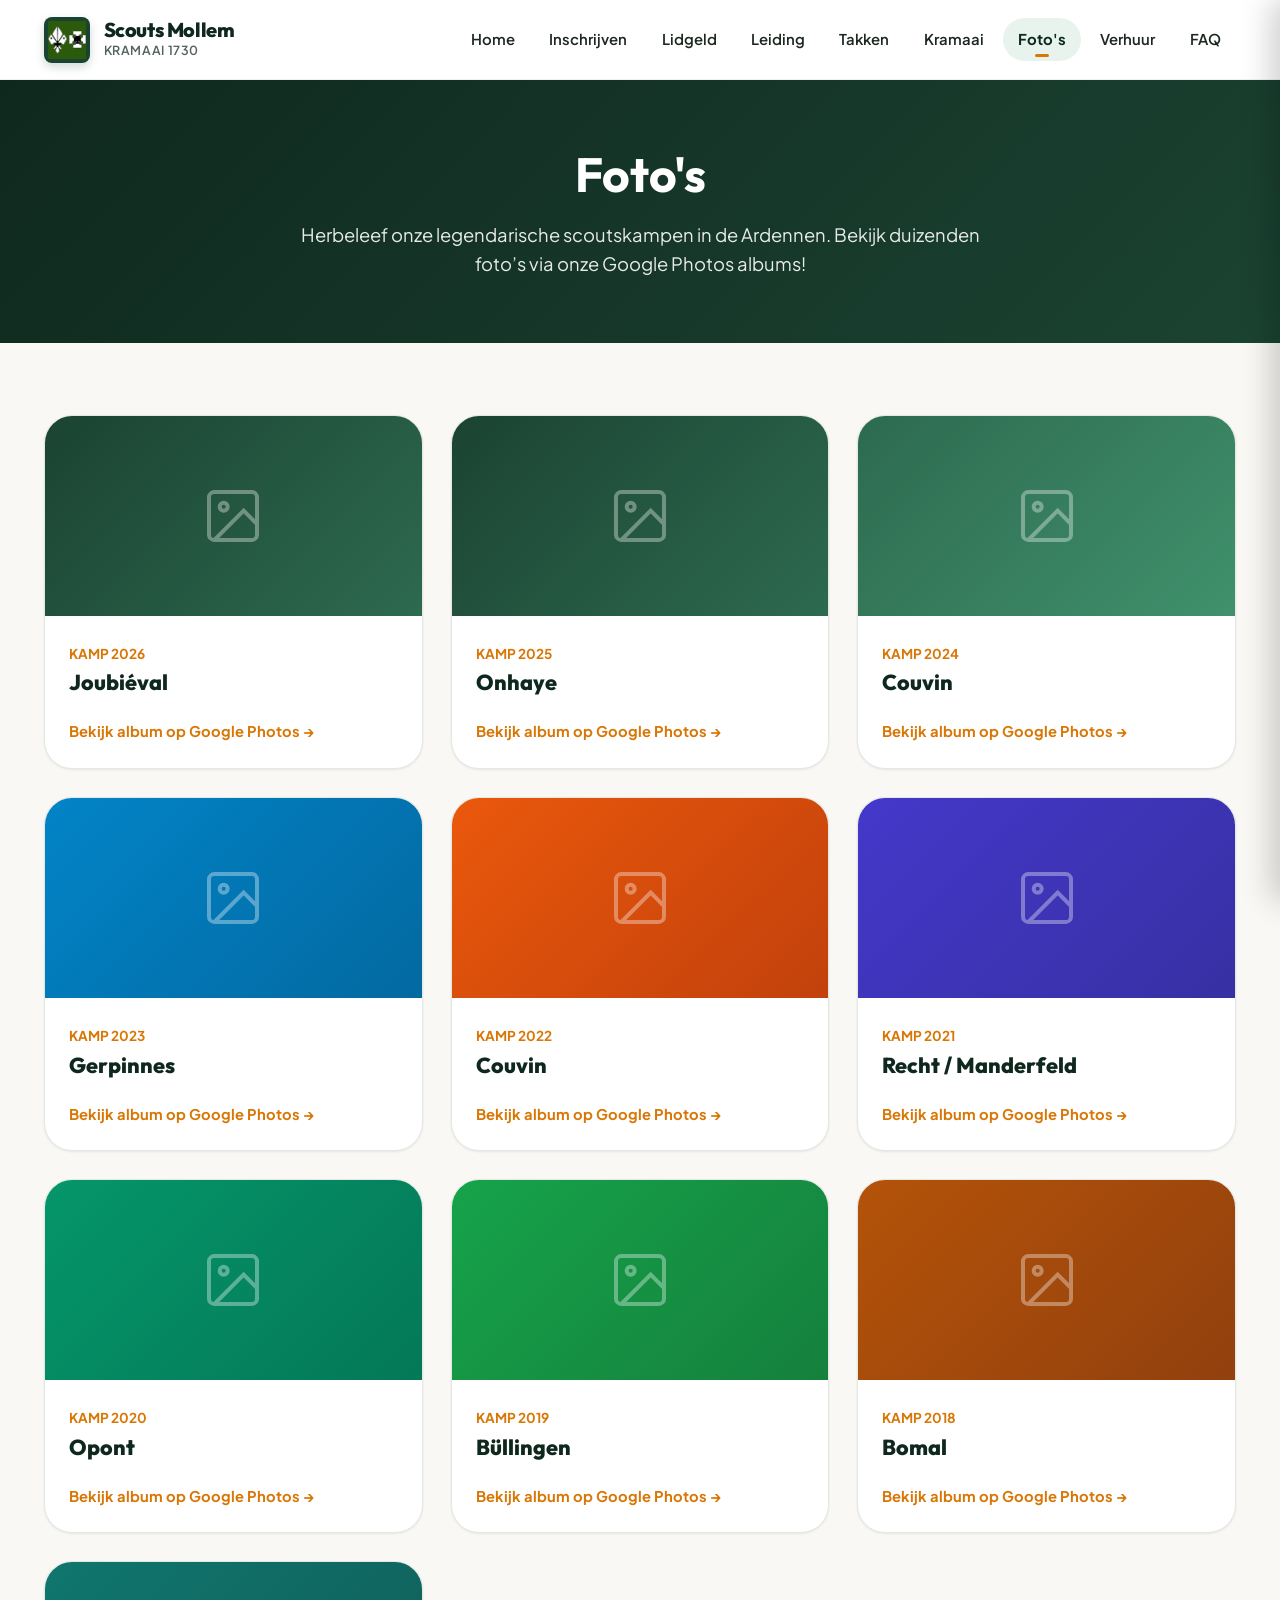
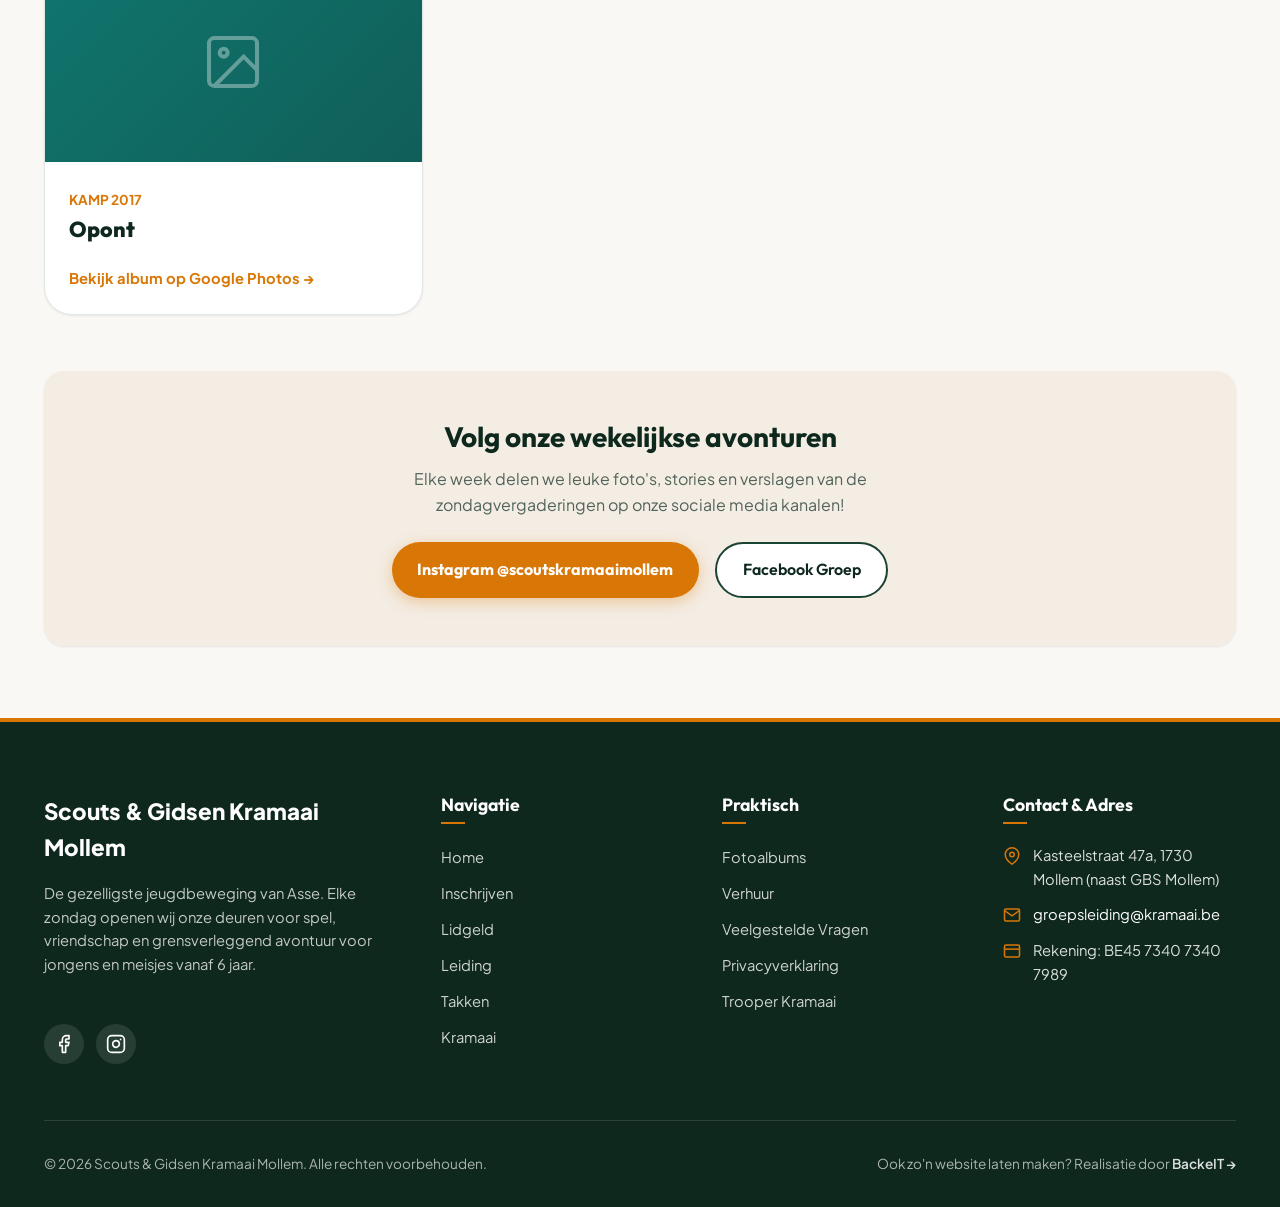
==== commit 721c8077: "feat: Add photos camp 2025-2026" ====
--- a/fotos.html
+++ b/fotos.html
@@ -35,6 +35,26 @@
       <div class="container">
 
         <div class="photo-albums-grid">
+          <!-- Kamp 2026 -->
+          <a href="https://photos.app.goo.gl/qCCGzZfKQ4Vo6wyt5" target="_blank" rel="noopener noreferrer"
+            class="photo-album-card">
+            <div class="photo-album-cover" style="background:linear-gradient(135deg, #1b4332, #2d6a4f);">
+              <svg viewBox="0 0 24 24" fill="none" stroke="currentColor" stroke-width="1.5">
+                <rect x="3" y="3" width="18" height="18" rx="2" ry="2"></rect>
+                <circle cx="8.5" cy="8.5" r="1.5"></circle>
+                <polyline points="21 15 16 10 5 21"></polyline>
+              </svg>
+            </div>
+            <div class="photo-album-body">
+              <div>
+                <span class="photo-album-year">Kamp 2026</span>
+                <h3 class="photo-album-title">Joubiéval</h3>
+              </div>
+              <div style="font-weight:700; color:var(--color-accent); font-size:0.92rem; margin-top:1rem;">
+                Bekijk album op Google Photos &rarr;
+              </div>
+            </div>
+          </a>
 
           <!-- Kamp 2025 -->
           <a href="https://photos.app.goo.gl/tnhreeoqGiJooQqH7" target="_blank" rel="noopener noreferrer"
@@ -50,7 +70,6 @@
               <div>
                 <span class="photo-album-year">Kamp 2025</span>
                 <h3 class="photo-album-title">Onhaye</h3>
-                <p style="font-size:0.9rem; color:var(--color-text-muted);">Zonovergoten kamp in de provincie Namen.</p>
               </div>
               <div style="font-weight:700; color:var(--color-accent); font-size:0.92rem; margin-top:1rem;">
                 Bekijk album op Google Photos &rarr;
@@ -72,7 +91,6 @@
               <div>
                 <span class="photo-album-year">Kamp 2024</span>
                 <h3 class="photo-album-title">Couvin</h3>
-                <p style="font-size:0.9rem; color:var(--color-text-muted);">Tenten, vuur en volop avontuur in Couvin.
                 </p>
               </div>
               <div style="font-weight:700; color:var(--color-accent); font-size:0.92rem; margin-top:1rem;">
@@ -95,8 +113,6 @@
               <div>
                 <span class="photo-album-year">Kamp 2023</span>
                 <h3 class="photo-album-title">Gerpinnes</h3>
-                <p style="font-size:0.9rem; color:var(--color-text-muted);">Spetterend zomerkamp vol vriendschap en
-                  spel.</p>
               </div>
               <div style="font-weight:700; color:var(--color-accent); font-size:0.92rem; margin-top:1rem;">
                 Bekijk album op Google Photos &rarr;
@@ -118,7 +134,6 @@
               <div>
                 <span class="photo-album-year">Kamp 2022</span>
                 <h3 class="photo-album-title">Couvin</h3>
-                <p style="font-size:0.9rem; color:var(--color-text-muted);">Bosspelen, tochten en kampvuuravonden.</p>
               </div>
               <div style="font-weight:700; color:var(--color-accent); font-size:0.92rem; margin-top:1rem;">
                 Bekijk album op Google Photos &rarr;
@@ -140,8 +155,6 @@
               <div>
                 <span class="photo-album-year">Kamp 2021</span>
                 <h3 class="photo-album-title">Recht / Manderfeld</h3>
-                <p style="font-size:0.9rem; color:var(--color-text-muted);">Dwars door de Oostkantons en de Hoge Venen.
-                </p>
               </div>
               <div style="font-weight:700; color:var(--color-accent); font-size:0.92rem; margin-top:1rem;">
                 Bekijk album op Google Photos &rarr;
@@ -163,8 +176,6 @@
               <div>
                 <span class="photo-album-year">Kamp 2020</span>
                 <h3 class="photo-album-title">Opont</h3>
-                <p style="font-size:0.9rem; color:var(--color-text-muted);">Onvergetelijk bubbelkamp in de Ardense
-                  bossen.</p>
               </div>
               <div style="font-weight:700; color:var(--color-accent); font-size:0.92rem; margin-top:1rem;">
                 Bekijk album op Google Photos &rarr;
@@ -186,8 +197,6 @@
               <div>
                 <span class="photo-album-year">Kamp 2019</span>
                 <h3 class="photo-album-title">Büllingen</h3>
-                <p style="font-size:0.9rem; color:var(--color-text-muted);">Sjorringen, vlotten en legendarische
-                  kampliederen.</p>
               </div>
               <div style="font-weight:700; color:var(--color-accent); font-size:0.92rem; margin-top:1rem;">
                 Bekijk album op Google Photos &rarr;
@@ -209,7 +218,6 @@
               <div>
                 <span class="photo-album-year">Kamp 2018</span>
                 <h3 class="photo-album-title">Bomal</h3>
-                <p style="font-size:0.9rem; color:var(--color-text-muted);">Aan de oever van de Ourthe en Aisne.</p>
               </div>
               <div style="font-weight:700; color:var(--color-accent); font-size:0.92rem; margin-top:1rem;">
                 Bekijk album op Google Photos &rarr;
@@ -231,7 +239,6 @@
               <div>
                 <span class="photo-album-year">Kamp 2017</span>
                 <h3 class="photo-album-title">Opont</h3>
-                <p style="font-size:0.9rem; color:var(--color-text-muted);">Groots feest in de vallei van Paliseul.</p>
               </div>
               <div style="font-weight:700; color:var(--color-accent); font-size:0.92rem; margin-top:1rem;">
                 Bekijk album op Google Photos &rarr;
@@ -273,4 +280,4 @@
   <script src="assets/js/main.js"></script>
 </body>
 
-</html>+</html>
--- a/assets/css/style.css
+++ b/assets/css/style.css
@@ -472,6 +472,57 @@
   font-size: 0.88rem;
 }
 
+/* Belangrijke Info Strook */
+.info-strip {
+  background: var(--color-surface);
+  border-bottom: 1px solid var(--color-border);
+  padding: 1.5rem 0;
+}
+
+.info-strip-inner {
+  display: flex;
+  flex-wrap: wrap;
+  justify-content: space-around;
+  align-items: center;
+  gap: 1.5rem;
+}
+
+.info-strip-item {
+  display: flex;
+  align-items: center;
+  gap: 0.85rem;
+}
+
+.info-strip-icon {
+  width: 40px;
+  height: 40px;
+  flex-shrink: 0;
+  border-radius: 50%;
+  background: var(--color-primary-subtle);
+  display: flex;
+  align-items: center;
+  justify-content: center;
+  color: var(--color-primary-dark);
+}
+
+.info-strip-content {
+  text-align: left;
+  min-width: 0;
+}
+
+.info-strip-title {
+  font-weight: 700;
+  font-size: 0.95rem;
+  color: var(--color-text-main);
+  line-height: 1.3;
+}
+
+.info-strip-subtitle {
+  font-size: 0.85rem;
+  color: var(--color-text-muted);
+  line-height: 1.3;
+}
+
 /* ==========================================================================
    Secties & Lay-out
    ========================================================================== */
@@ -1731,6 +1782,15 @@
     grid-template-columns: 1fr;
     gap: 2rem;
   }
+
+  .info-strip-inner {
+    flex-direction: column;
+    align-items: flex-start;
+    width: fit-content;
+    max-width: 100%;
+    margin: 0 auto;
+    gap: 1.25rem;
+  }
 }
 
 @media (max-width: 640px) {
